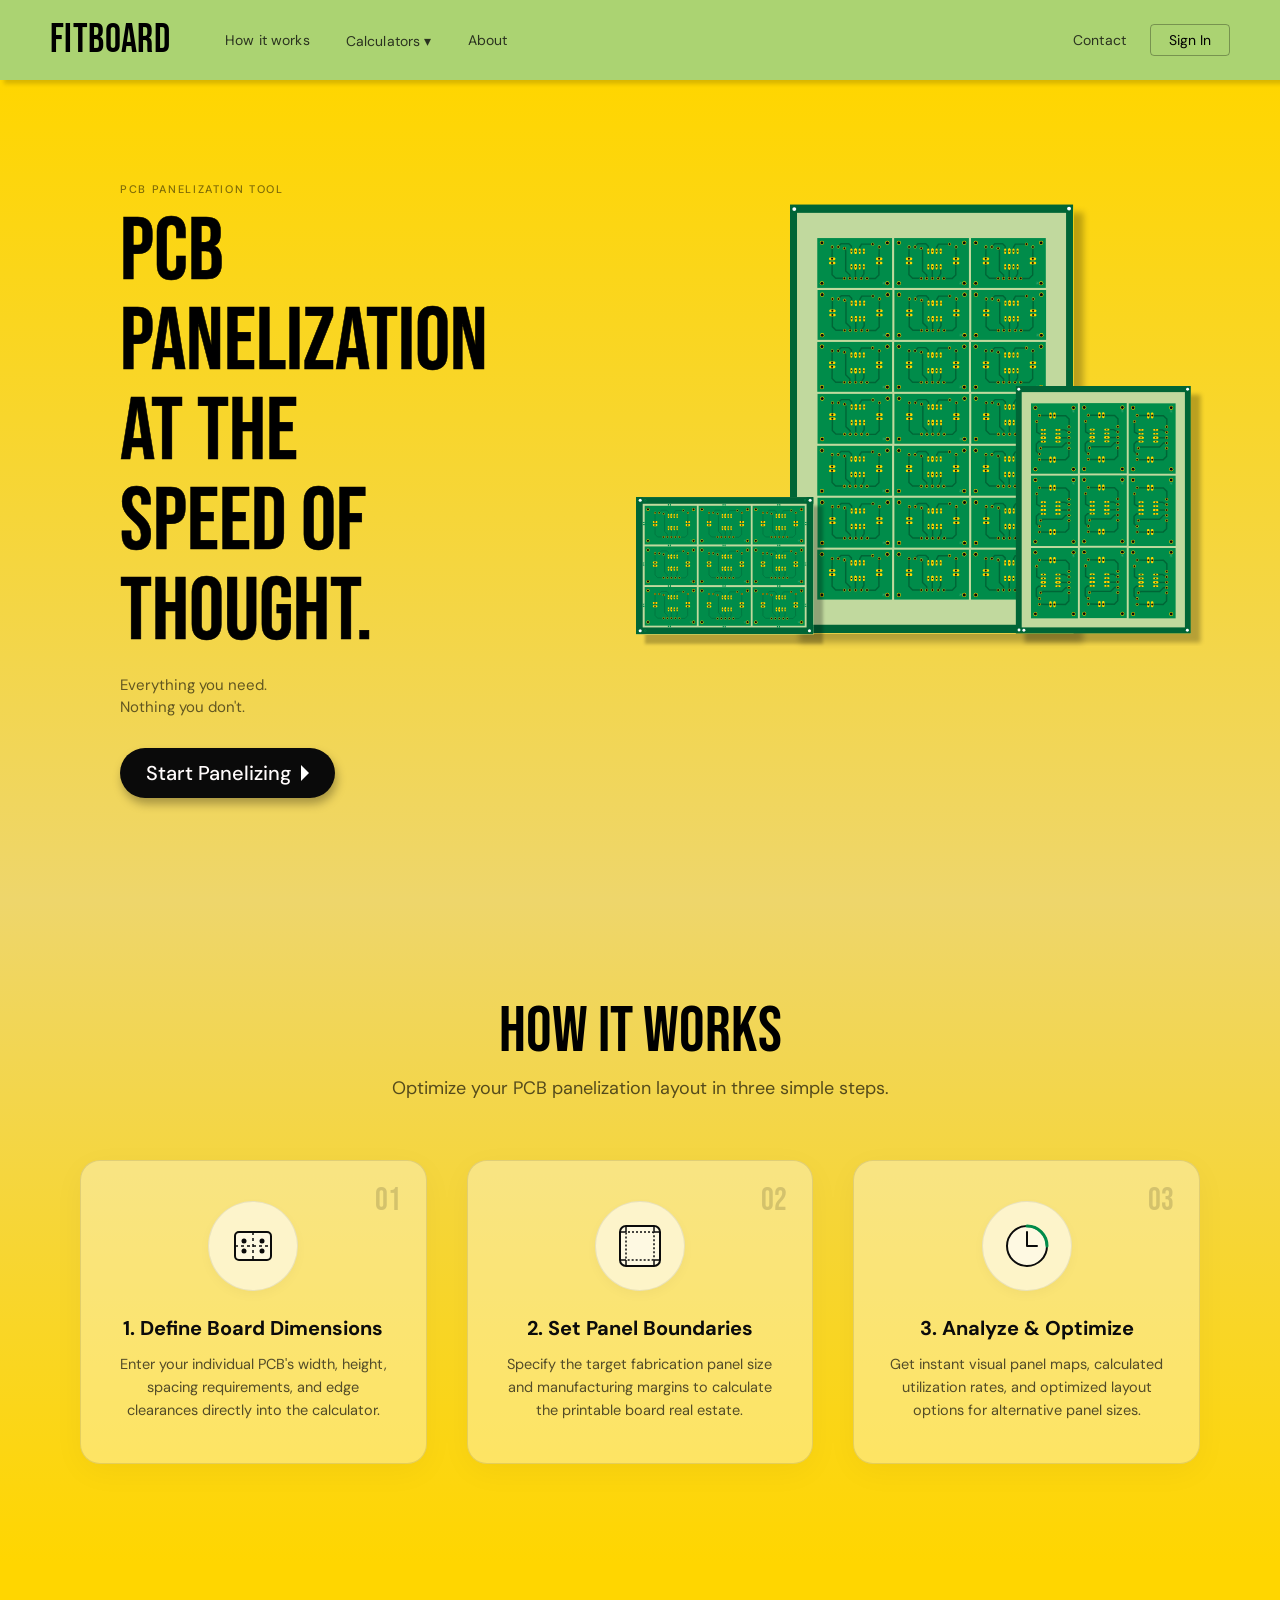
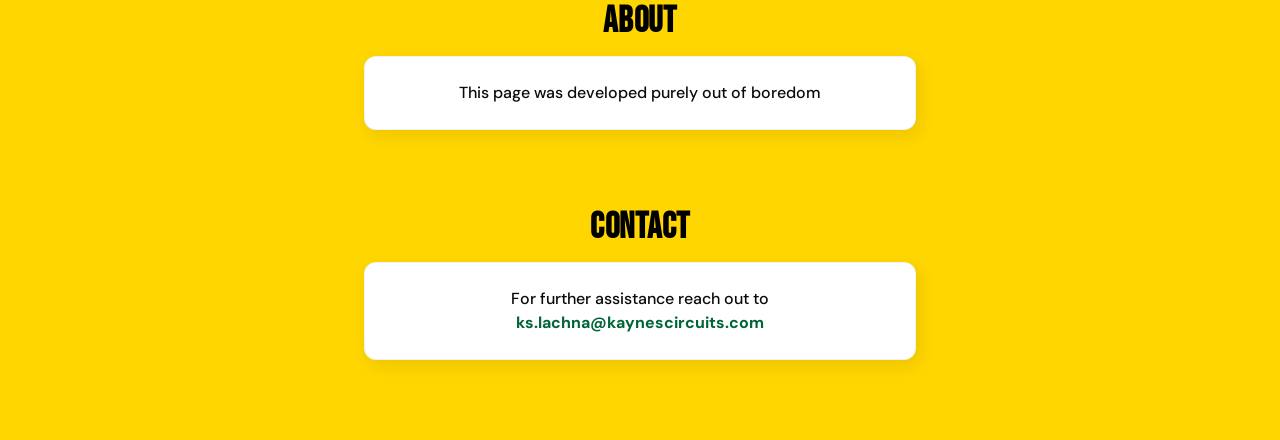
==== index.html @ 34267bca "first commit" ====
<!DOCTYPE html>
<html lang="en">
<head>
  <meta charset="UTF-8">
  <meta name="viewport" content="width=device-width, initial-scale=1.0">
  <title>FITBOARD — PCB Panelization Tool</title>
  <meta name="description" content="FITBOARD is a state-of-the-art PCB panelization tool. Calculate, optimize, and visualize your PCB panels in real time.">

  <!-- Google Fonts -->
  <link rel="preconnect" href="https://fonts.googleapis.com">
  <link rel="preconnect" href="https://fonts.gstatic.com" crossorigin>
  <link href="https://fonts.googleapis.com/css2?family=Bebas+Neue&family=DM+Sans:wght@400;500&display=swap" rel="stylesheet">

  <!-- Stylesheet -->
  <link rel="stylesheet" href="css/index.css">
</head>
<body>

  <!-- ═══ NAVBAR ═══ -->
  <nav class="navbar" id="navbar" role="navigation" aria-label="Main navigation">

    <!-- Logo -->
    <a href="index.html" class="nav-logo" id="nav-logo">FITBOARD</a>

    <!-- Left Nav Links -->
    <div class="nav-links">
      <a href="#how-it-works" class="nav-link" id="link-how-it-works">How it works</a>

      <div class="dropdown" id="dropdown-calculators">
        <a href="#calculators" class="nav-link dropdown-trigger"
           id="link-calculators">
          <span class="dropdown-text">Calculators</span> <span class="dropdown-caret">▾</span>
        </a>
        <div class="dropdown-menu" id="dropdown-menu">
          <div class="dropdown-highlight" id="dropdown-highlight"></div>
          <a href="basic.html#basic"       class="dropdown-item">
            <img src="Assets/basic-icon.svg" class="dropdown-icon" alt="" style="view-transition-name: basic-icon;">
            <span style="view-transition-name: basic-title;">Basic</span>
          </a>
          <a href="basic.html#array"       class="dropdown-item">
            <img src="Assets/array-icon.svg" class="dropdown-icon" alt="" style="view-transition-name: array-icon;">
            <span style="view-transition-name: array-title;">Array</span>
          </a>
          <a href="basic.html#round-part"  class="dropdown-item">
            <img src="Assets/round-icon.svg" class="dropdown-icon" alt="" style="view-transition-name: round-icon;">
            <span style="view-transition-name: round-title;">Round PCB</span>
          </a>
          <a href="basic.html#panel-shear" class="dropdown-item">
            <img src="Assets/shear-icon.svg" class="dropdown-icon" alt="" style="view-transition-name: shear-icon;">
            <span style="view-transition-name: shear-title;">Panel Shear</span>
          </a>
        </div>
      </div>

      <a href="#about" class="nav-link" id="link-about">About</a>
    </div>

    <!-- Right Side -->
    <div class="nav-right">
      <a href="#contact" class="contact-link" id="link-contact">Contact</a>
      <button class="signin-btn" id="btn-signin" type="button">Sign In</button>
    </div>

  </nav>

  <!-- ═══ HERO SECTION ═══ -->
  <main>
    <section class="hero" id="hero">
      <div class="hero-content">
        <p class="hero-eyebrow" id="hero-eyebrow">PCB PANELIZATION TOOL</p>
        <h1 class="hero-headline" id="hero-headline">
          <span class="headline-line">PCB</span><br>
          <span class="headline-line">PANELIZATION</span><br>
          <span class="headline-line">AT THE</span><br>
          <span class="headline-line">SPEED OF</span><br>
          <span class="headline-line">THOUGHT.</span>
        </h1>
        <p class="hero-subheadline" id="hero-subheadline">Everything you need.<br>Nothing you don't.</p>
        <a href="basic.html" class="hero-cta" id="hero-cta">
          Start Panelizing
          <img src="Assets/Triangle.svg" class="cta-arrow" alt="">
        </a>
      </div>

      <div class="hero-illustration" id="hero-illustration">
        <img src="Assets/Small Panel.svg" class="panel panel-small" alt="Small PCB Panel">
        <img src="Assets/Big Panel.svg"   class="panel panel-big"   alt="Big PCB Panel">
        <img src="Assets/Array.svg"       class="panel panel-array" alt="PCB Array Panel">
      </div>
    </section>

    <!-- ═══ HOW IT WORKS SECTION ═══ -->
    <section class="how-it-works" id="how-it-works">
      <div class="hiw-container">
        <h2 class="hiw-title">How It Works</h2>
        <p class="hiw-subtitle">Optimize your PCB panelization layout in three simple steps.</p>
        
        <div class="hiw-grid">
          <!-- Step 1 -->
          <div class="step-card">
            <span class="step-number">01</span>
            <div class="step-icon-wrap">
              <svg width="48" height="48" viewBox="0 0 48 48" fill="none" xmlns="http://www.w3.org/2000/svg">
                <rect x="6" y="10" width="36" height="28" rx="4" fill="rgba(255, 255, 255, 0.45)" stroke="#0B0B0B" stroke-width="2"/>
                <path d="M6 24H42" stroke="#0B0B0B" stroke-width="1.5" stroke-dasharray="3 3"/>
                <path d="M24 10V38" stroke="#0B0B0B" stroke-width="1.5" stroke-dasharray="3 3"/>
                <circle cx="15" cy="19" r="2.5" fill="#0B0B0B"/>
                <circle cx="33" cy="19" r="2.5" fill="#0B0B0B"/>
                <circle cx="15" cy="29" r="2.5" fill="#0B0B0B"/>
                <circle cx="33" cy="29" r="2.5" fill="#0B0B0B"/>
              </svg>
            </div>
            <h3 class="step-heading">1. Define Board Dimensions</h3>
            <p class="step-description">Enter your individual PCB's width, height, spacing requirements, and edge clearances directly into the calculator.</p>
          </div>

          <!-- Step 2 -->
          <div class="step-card">
            <span class="step-number">02</span>
            <div class="step-icon-wrap">
              <svg width="48" height="48" viewBox="0 0 48 48" fill="none" xmlns="http://www.w3.org/2000/svg">
                <rect x="4" y="4" width="40" height="40" rx="6" fill="rgba(255, 255, 255, 0.45)" stroke="#0B0B0B" stroke-width="2"/>
                <rect x="10" y="10" width="28" height="28" rx="2" fill="none" stroke="#0B0B0B" stroke-width="1.5" stroke-dasharray="2 2"/>
                <path d="M4 10H10 M38 10H44 M4 38H10 M38 38H44" stroke="#0B0B0B" stroke-width="1.5"/>
                <path d="M10 4V10 M10 38V44 M38 4V10 M38 38V44" stroke="#0B0B0B" stroke-width="1.5"/>
              </svg>
            </div>
            <h3 class="step-heading">2. Set Panel Boundaries</h3>
            <p class="step-description">Specify the target fabrication panel size and manufacturing margins to calculate the printable board real estate.</p>
          </div>

          <!-- Step 3 -->
          <div class="step-card">
            <span class="step-number">03</span>
            <div class="step-icon-wrap">
              <svg width="48" height="48" viewBox="0 0 48 48" fill="none" xmlns="http://www.w3.org/2000/svg">
                <circle cx="24" cy="24" r="20" fill="rgba(255, 255, 255, 0.45)" stroke="#0B0B0B" stroke-width="2"/>
                <path d="M24 10V24L34 24" stroke="#0B0B0B" stroke-width="2" stroke-linecap="round" stroke-linejoin="round"/>
                <path d="M24 4C35.0457 4 44 12.9543 44 24" stroke="#008C4A" stroke-width="3" stroke-linecap="round"/>
              </svg>
            </div>
            <h3 class="step-heading">3. Analyze & Optimize</h3>
            <p class="step-description">Get instant visual panel maps, calculated utilization rates, and optimized layout options for alternative panel sizes.</p>
          </div>
        </div>
      </div>
    </section>

    <!-- ═══ ABOUT SECTION ═══ -->
    <section class="info-section" id="about">
      <div class="info-container">
        <h3 class="info-title">About</h3>
        <div class="info-card">
          <p>This page was developed purely out of boredom</p>
        </div>
      </div>
    </section>

    <!-- ═══ CONTACT SECTION ═══ -->
    <section class="info-section" id="contact">
      <div class="info-container">
        <h3 class="info-title">Contact</h3>
        <div class="info-card">
          <p>For further assistance reach out to <a href="mailto:ks.lachna@kaynescircuits.com">ks.lachna@kaynescircuits.com</a></p>
        </div>
      </div>
    </section>
  </main>

  <script>
document.addEventListener('DOMContentLoaded', () => {
  const dropdown = document.getElementById('dropdown-calculators');
  const trigger = document.getElementById('link-calculators');
  const menu = document.getElementById('dropdown-menu');
  const highlight = document.getElementById('dropdown-highlight');
  const items = document.querySelectorAll('.dropdown-item');

  // Click to toggle dropdown open state
  trigger.addEventListener('click', (e) => {
    e.preventDefault();
    e.stopPropagation();
    dropdown.classList.toggle('open');
  });

  // Close dropdown when clicking outside
  document.addEventListener('click', (e) => {
    if (!dropdown.contains(e.target)) {
      dropdown.classList.remove('open');
    }
  });

  // Sliding menu item highlight logic
  items.forEach((item, index) => {
    item.addEventListener('mouseenter', () => {
      highlight.style.top = `${item.offsetTop}px`;
      highlight.style.height = `${item.offsetHeight}px`;
      highlight.style.opacity = '1';

      if (index === 0) {
        highlight.style.borderTopLeftRadius = '8px';
        highlight.style.borderTopRightRadius = '8px';
        highlight.style.borderBottomLeftRadius = '0';
        highlight.style.borderBottomRightRadius = '0';
      } else if (index === items.length - 1) {
        highlight.style.borderTopLeftRadius = '0';
        highlight.style.borderTopRightRadius = '0';
        highlight.style.borderBottomLeftRadius = '8px';
        highlight.style.borderBottomRightRadius = '8px';
      } else {
        highlight.style.borderRadius = '0';
      }
    });
  });

  menu.addEventListener('mouseleave', () => {
    highlight.style.opacity = '0';
  });

  // Smoothly fade in page on load immediately
  document.body.classList.add('fade-in');

  // Smooth fade-out transition on page navigation
  const navigateLinks = document.querySelectorAll('.hero-cta, .nav-logo');
  navigateLinks.forEach(link => {
    link.addEventListener('click', (e) => {
      // If it's a relative/hash link on the same page, don't intercept
      const href = link.getAttribute('href');
      if (href && !href.startsWith('#') && href !== 'index.html') {
        e.preventDefault();
        document.body.classList.remove('fade-in');
        setTimeout(() => {
          window.location.href = href;
        }, 200);
      }
    });
  });

  // View Transitions API for dropdown items
  const dropdownItems = document.querySelectorAll('.dropdown-item');
  dropdownItems.forEach(item => {
    item.addEventListener('click', (e) => {
      e.preventDefault();
      const target = item.href;
      if (!document.startViewTransition) {
        window.location.href = target;
        return;
      }
      document.startViewTransition(() => {
        window.location.href = target;
      });
    });
  });

  // Redirect to 404 page on Sign In click with a smooth fade-out
  const btnSignIn = document.getElementById('btn-signin');
  if (btnSignIn) {
    btnSignIn.addEventListener('click', () => {
      document.body.classList.remove('fade-in');
      setTimeout(() => {
        window.location.href = '404.html';
      }, 200);
    });
  }
});

  </script>

</body>
</html>
---- css/index.css ----
/* ===========================
   FITBOARD — Navbar Styles
   =========================== */

/* CSS Variables */
:root {
  --nav-green: #ABD372;
  --black: #0B0B0B;
  --text-black: #000000;
}

/* Reset */
*, *::before, *::after {
  box-sizing: border-box;
  margin: 0;
  padding: 0;
}

html {
  scroll-behavior: smooth;
}

body {
  font-family: 'DM Sans', sans-serif;
  color: var(--black);
  background-color: #EED66B;
  min-height: 100vh;
  opacity: 0;
  transition: opacity 0.2s ease-in-out;
}

body.fade-in {
  opacity: 1;
}

/* ─── Navbar Container ─── */
.navbar {
  width: 100%;
  height: 80px;
  background-color: var(--nav-green);
  position: fixed;
  top: 0;
  left: 0;
  display: flex;
  align-items: center;
  z-index: 1000;
  box-shadow: 4px 4px 4px rgba(0, 0, 0, 0.15);
}

/* ─── Logo ─── */
.nav-logo {
  position: absolute;
  left: 50px;
  font-family: 'Bebas Neue', sans-serif;
  font-size: 40px;
  font-weight: 400;
  letter-spacing: 0.01em;
  color: var(--text-black);
  text-decoration: none;
  line-height: 1;
  user-select: none;
  transition: opacity 0.2s ease;
}

.nav-logo:hover {
  opacity: 0.85;
}

/* ─── Left Nav Links ─── */
.nav-links {
  position: absolute;
  left: 225px;
  display: flex;
  align-items: center;
  gap: 36px;
}

.nav-link {
  font-family: 'DM Sans', sans-serif;
  font-size: 14px;
  font-weight: 400;
  letter-spacing: 0.01em;
  color: var(--black);
  opacity: 0.8;
  text-decoration: none;
  background: none;
  border: none;
  cursor: pointer;
  padding: 0;
  position: relative;
  transition: opacity 0.2s ease;
}

.nav-link::after {
  content: '';
  position: absolute;
  bottom: -4px;
  left: 0;
  width: 0;
  height: 1.5px;
  background-color: var(--black);
  transition: width 0.25s ease;
}

.nav-link:hover {
  opacity: 1;
}

.nav-link:hover::after {
  width: 100%;
}

/* ─── Dropdown (Calculators) ─── */
.dropdown {
  position: relative;
}

.dropdown .nav-link::after {
  /* underline animation enabled for dropdown trigger */
}

.dropdown-menu {
  display: block;
  visibility: hidden;
  opacity: 0;
  position: absolute;
  top: calc(100% + 12px);
  left: 0;
  background: #FFFFFF;
  border-radius: 8px;
  box-shadow: 0px 8px 24px rgba(0, 0, 0, 0.12);
  padding: 0px;
  min-width: 160px;
  z-index: 999;
  transform: translateY(15px) scale(0.95);
  transform-origin: top left;
  transition: opacity 0.35s cubic-bezier(0.34, 1.56, 0.64, 1),
              transform 0.35s cubic-bezier(0.34, 1.56, 0.64, 1),
              visibility 0.35s;
}

.dropdown-menu::before {
  content: '';
  position: absolute;
  top: -20px;
  left: 0;
  right: 0;
  height: 25px;
}

.dropdown-highlight {
  position: absolute;
  left: 0;
  width: 100%;
  height: 0;
  background-color: #FFD700;
  z-index: 0;
  pointer-events: none;
  opacity: 0;
  transition: top 0.28s cubic-bezier(0.5, 1.3, 0.5, 1), 
              height 0.28s cubic-bezier(0.5, 1.3, 0.5, 1), 
              opacity 0.2s ease,
              border-radius 0.28s ease;
}

.dropdown-item {
  display: flex;
  align-items: center;
  gap: 12px;
  padding: 10px 20px;
  font-family: 'DM Sans', sans-serif;
  font-size: 14px;
  font-weight: 400;
  color: #0B0B0B;
  text-decoration: none;
  position: relative;
  z-index: 1;
  transition: color 0.2s ease;
  contain: layout;
}

.dropdown-icon {
  width: 16px;
  height: 16px;
  display: inline-block;
  flex-shrink: 0;
}

.dropdown-item:hover {
  color: #000000;
}

.dropdown.open .dropdown-menu {
  visibility: visible;
  opacity: 1;
  transform: translateY(0) scale(1);
}

.dropdown-caret {
  display: inline-block;
  transition: transform 0.25s ease;
  transform-origin: center;
}

.dropdown.open .dropdown-caret {
  transform: rotate(180deg);
}

.dropdown-text {
  position: relative;
}

.dropdown-text::after {
  content: '';
  position: absolute;
  bottom: -4px;
  left: 0;
  width: 0;
  height: 1.5px;
  background-color: var(--black);
  transition: width 0.25s ease;
}

.dropdown:hover .dropdown-text::after,
.dropdown.open .dropdown-text::after {
  width: 100%;
}

/* ─── Right Side ─── */
.nav-right {
  position: absolute;
  right: 50px;
  display: flex;
  align-items: center;
  gap: 24px;
}

.contact-link {
  font-family: 'DM Sans', sans-serif;
  font-size: 14px;
  font-weight: 400;
  letter-spacing: 0.01em;
  color: var(--black);
  opacity: 0.8;
  text-decoration: none;
  transition: opacity 0.2s ease;
}

.contact-link:hover {
  opacity: 1;
}

.signin-btn {
  width: 80px;
  height: 32px;
  border: 1px solid rgba(0, 0, 0, 0.3);
  border-radius: 4px;
  background: transparent;
  font-family: 'DM Sans', sans-serif;
  font-size: 14px;
  font-weight: 400;
  color: var(--text-black);
  cursor: pointer;
  display: flex;
  align-items: center;
  justify-content: center;
  transition: background-color 0.2s ease, border-color 0.2s ease;
}

.signin-btn:hover {
  background-color: rgba(0, 0, 0, 0.06);
  border-color: rgba(0, 0, 0, 0.5);
}

/* ═══════════════════════════════
   HERO SECTION
   ═══════════════════════════════ */

/* ─── Hero Container ─── */
.hero {
  width: 100%;
  height: calc(100vh - 80px);
  margin-top: 80px;
  background: linear-gradient(180deg, #FFD600 0%, #EED66B 100%);
  position: relative;
  display: flex;
  flex-direction: row;
  align-items: center;
  justify-content: space-between;
}

/* ─── Hero Content Block ─── */
.hero-content {
  display: flex;
  flex-direction: column;
  padding-left: 120px;
}

/* ─── Eyebrow Label ─── */
.hero-eyebrow {
  font-family: 'DM Sans', sans-serif;
  font-size: 11px;
  font-weight: 500;
  letter-spacing: 0.15em;
  color: rgba(0, 0, 0, 0.5);
  text-transform: uppercase;
}

/* ─── Headline ─── */
.hero-headline {
  font-family: 'Bebas Neue', sans-serif;
  font-style: normal;
  font-weight: 400;
  font-size: 88px;
  line-height: 90px;
  color: #000000;
  -webkit-text-stroke: 0.5px #000000;
  margin-top: 12px;
}

/* ─── Subheadline ─── */
.hero-subheadline {
  font-family: 'DM Sans', sans-serif;
  font-size: 15px;
  font-weight: 400;
  line-height: 22px;
  color: rgba(0, 0, 0, 0.6);
  margin-top: 16px;
}

/* ─── CTA Button ─── */
.hero-cta {
  display: inline-flex;
  align-items: center;
  justify-content: center;
  width: 215px;
  height: 50px;
  background-color: #0A0A0A;
  color: #FFFBFB;
  font-family: 'DM Sans', sans-serif;
  font-size: 20px;
  font-weight: 500;
  text-decoration: none;
  border-radius: 100px;
  border: none;
  cursor: pointer;
  filter: drop-shadow(2px 6px 5px rgba(0, 0, 0, 0.3));
  margin-top: 30px;
  transition: opacity 0.2s ease, transform 0.2s ease, filter 0.2s ease;
  gap: 10px;
}

.hero-cta:hover {
  opacity: 0.9;
  transform: translateY(-2px);
  filter: drop-shadow(4px 10px 12px rgba(0, 0, 0, 0.35));
}

.hero-cta:active {
  transform: translateY(0);
}

.cta-arrow {
  width: 8px;
  height: 16px;
  display: inline-block;
  transition: transform 0.2s ease;
}

.hero-cta:hover .cta-arrow {
  transform: translateX(3px);
}

/* ─── Hero Illustration ─── */
.hero-illustration {
  position: relative;
  width: 560px;
  height: 600px;
  flex-shrink: 0;
  margin-right: 60px;
}

.panel {
  position: absolute;
  display: block;
}

/* Big Panel — center, middle layer */
.panel-big {
  width: 300px;
  height: 455px;
  top: 9px;
  left: 130px;
  z-index: 2;
}

/* Small Panel — right side, behind Big Panel */
.panel-small {
  width: 190px;
  height: 260px;
  top: 196px;
  left: 355px;
  z-index: 3;
}

/* Array — bottom left, front layer */
.panel-array {
  width: 190px;
  height: 150px;
  top: 307px;
  left: -24px;
  z-index: 4;
}

/* ─── Responsive Tweaks ─── */
@media (max-width: 768px) {
  .nav-links {
    display: none;
  }

  .nav-right {
    right: 20px;
  }

  .nav-logo {
    left: 20px;
  }

  .hero-content {
    padding-left: 24px;
    padding-right: 24px;
  }

  .hero-headline {
    font-size: 52px;
    line-height: 54px;
    max-width: 100%;
  }
}

/* ===========================
   Page Load Entrance Animations
   =========================== */

/* Static Initial States */
.nav-logo,
.nav-links,
.nav-right,
.hero-eyebrow,
.headline-line,
.hero-subheadline,
.hero-cta,
.panel-small,
.panel-big,
.panel-array {
  opacity: 0;
}

.nav-logo,
.nav-links,
.nav-right,
.hero-eyebrow,
.headline-line,
.hero-subheadline,
.hero-cta {
  transform: translateY(20px);
  animation-name: fadeUp;
  animation-duration: 0.6s;
  animation-timing-function: ease-out;
  animation-fill-mode: both;
}

.headline-line {
  display: inline-block;
}

.panel-small {
  transform: translateX(40px);
  animation-name: fadeRight40;
  animation-duration: 0.6s;
  animation-timing-function: ease-out;
  animation-fill-mode: both;
  animation-delay: 0.7s;
}

.panel-big {
  transform: translateX(60px);
  animation-name: fadeRight60;
  animation-duration: 0.6s;
  animation-timing-function: ease-out;
  animation-fill-mode: both;
  animation-delay: 0.85s;
}

.panel-array {
  transform: translateX(80px);
  animation-name: fadeRight80;
  animation-duration: 0.6s;
  animation-timing-function: ease-out;
  animation-fill-mode: both;
  animation-delay: 1.0s;
}

/* Stagger Delays */
.nav-logo,
.nav-links,
.nav-right {
  animation-delay: 0.1s;
}

.hero-eyebrow {
  animation-delay: 0.2s;
}

.headline-line:nth-of-type(1) {
  animation-delay: 0.3s;
}
.headline-line:nth-of-type(2) {
  animation-delay: 0.4s;
}
.headline-line:nth-of-type(3) {
  animation-delay: 0.5s;
}
.headline-line:nth-of-type(4) {
  animation-delay: 0.6s;
}
.headline-line:nth-of-type(5) {
  animation-delay: 0.7s;
}

.hero-subheadline {
  animation-delay: 0.8s;
}

.hero-cta {
  animation-delay: 0.95s;
}

/* Animation Keyframes */
@keyframes fadeUp {
  from {
    opacity: 0;
    transform: translateY(20px);
  }
  to {
    opacity: 1;
    transform: translateY(0);
  }
}

@keyframes fadeRight40 {
  from {
    opacity: 0;
    transform: translateX(40px);
  }
  to {
    opacity: 1;
    transform: translateX(0);
  }
}

@keyframes fadeRight60 {
  from {
    opacity: 0;
    transform: translateX(60px);
  }
  to {
    opacity: 1;
    transform: translateX(0);
  }
}

@keyframes fadeRight80 {
  from {
    opacity: 0;
    transform: translateX(80px);
  }
  to {
    opacity: 1;
    transform: translateX(0);
  }
}

/* ═══════════════════════════════
   HOW IT WORKS SECTION
   ═══════════════════════════════ */

.how-it-works {
  background: linear-gradient(180deg, #EED66B 0%, #FFD600 100%);
  padding: 100px 0;
  position: relative;
  width: 100%;
}

.hiw-container {
  width: 100%;
  max-width: 1200px;
  margin: 0 auto;
  padding: 0 40px;
}

.hiw-title {
  font-family: 'Bebas Neue', sans-serif;
  font-size: 64px;
  font-weight: 400;
  color: #000000;
  text-align: center;
  line-height: 1;
}

.hiw-subtitle {
  font-family: 'DM Sans', sans-serif;
  font-size: 18px;
  font-weight: 400;
  color: rgba(0, 0, 0, 0.65);
  text-align: center;
  margin-top: 12px;
  margin-bottom: 60px;
}

.hiw-grid {
  display: grid;
  grid-template-columns: repeat(auto-fit, minmax(320px, 1fr));
  gap: 40px;
  justify-content: center;
}

/* Glassmorphic step cards */
.step-card {
  position: relative;
  background: rgba(255, 255, 255, 0.35);
  border: 1.5px solid rgba(11, 11, 11, 0.1);
  border-radius: 20px;
  padding: 40px 30px;
  display: flex;
  flex-direction: column;
  align-items: center;
  text-align: center;
  box-shadow: 0 8px 32px rgba(0, 0, 0, 0.04);
  transition: transform 0.3s ease, background-color 0.3s ease, border-color 0.3s ease, box-shadow 0.3s ease;
}

.step-card:hover {
  transform: translateY(-5px);
  background: rgba(255, 255, 255, 0.55);
  border-color: rgba(11, 11, 11, 0.2);
  box-shadow: 0 12px 48px rgba(0, 0, 0, 0.08);
}

.step-number {
  position: absolute;
  top: 20px;
  right: 25px;
  font-family: 'Bebas Neue', sans-serif;
  font-size: 32px;
  color: rgba(0, 0, 0, 0.15);
  font-weight: 400;
  user-select: none;
}

.step-icon-wrap {
  width: 90px;
  height: 90px;
  background: rgba(255, 255, 255, 0.6);
  border-radius: 50%;
  display: flex;
  align-items: center;
  justify-content: center;
  border: 1px solid rgba(11, 11, 11, 0.08);
  margin-bottom: 24px;
  box-shadow: 0 4px 12px rgba(0, 0, 0, 0.03);
  transition: transform 0.3s ease, background-color 0.3s ease;
}

.step-card:hover .step-icon-wrap {
  transform: scale(1.08);
  background: #FFFFFF;
}

.step-heading {
  font-family: 'DM Sans', sans-serif;
  font-size: 20px;
  font-weight: 700;
  color: #0B0B0B;
  margin-bottom: 12px;
}

.step-description {
  font-family: 'DM Sans', sans-serif;
  font-size: 14.5px;
  line-height: 1.6;
  color: rgba(11, 11, 11, 0.7);
  margin: 0;
}

@media (max-width: 768px) {
  .how-it-works {
    padding: 60px 0;
  }
  
  .hiw-container {
    padding: 0 24px;
  }
  
  .hiw-title {
    font-size: 44px;
  }
  
  .hiw-subtitle {
    font-size: 15px;
    margin-bottom: 40px;
  }
  
  .hiw-grid {
    gap: 24px;
    grid-template-columns: 1fr;
  }
  
  .step-card {
    padding: 30px 20px;
  }
}

/* ═══ ABOUT & CONTACT SECTIONS ═══ */
.info-section {
  background-color: #FFD600; /* gold background */
  padding: 40px 0;
  display: flex;
  justify-content: center;
  align-items: center;
  width: 100%;
}

/* Add bottom padding to contact so it feels like a nice footer block */
#contact {
  padding-bottom: 80px;
}

.info-container {
  width: 100%;
  max-width: 600px;
  padding: 0 24px;
  display: flex;
  flex-direction: column;
  align-items: center;
  gap: 16px;
}

.info-title {
  font-family: 'Bebas Neue', sans-serif;
  font-size: 36px;
  color: #000000;
  letter-spacing: 0.02em;
  margin: 0;
  line-height: 1;
}

.info-card {
  background: #FFFFFF;
  border-radius: 12px;
  padding: 24px 32px;
  width: 100%;
  text-align: center;
  box-shadow: 4px 6px 16px rgba(0, 0, 0, 0.08);
  border: 1px solid rgba(0, 0, 0, 0.05);
  transition: transform 0.2s ease;
}

.info-card:hover {
  transform: translateY(-2px);
}

.info-card p {
  font-family: 'DM Sans', sans-serif;
  font-size: 16px;
  font-weight: 500;
  color: #0B0B0B;
  line-height: 1.5;
  margin: 0;
}

.info-card a {
  color: #006536; /* Kaynes green accent */
  text-decoration: none;
  font-weight: 700;
  transition: opacity 0.2s ease;
}

.info-card a:hover {
  opacity: 0.8;
  text-decoration: underline;
}

@media (max-width: 768px) {
  .info-section {
    padding: 30px 0;
  }
  #contact {
    padding-bottom: 60px;
  }
  .info-title {
    font-size: 28px;
  }
  .info-card {
    padding: 20px 24px;
  }
  .info-card p {
    font-size: 14.5px;
  }
}

/* ═══ VIEW TRANSITIONS API ═══ */
@view-transition {
  navigation: auto;
}

/* Allow the shared elements to animate independently */
::view-transition-old(basic-icon),
::view-transition-new(basic-icon),
::view-transition-old(array-icon),
::view-transition-new(array-icon),
::view-transition-old(round-icon),
::view-transition-new(round-icon),
::view-transition-old(shear-icon),
::view-transition-new(shear-icon) {
  animation-duration: 0.4s;
  animation-timing-function: cubic-bezier(0.4, 0, 0.2, 1);
}

::view-transition-old(basic-title),
::view-transition-new(basic-title),
::view-transition-old(array-title),
::view-transition-new(array-title),
::view-transition-old(round-title),
::view-transition-new(round-title),
::view-transition-old(shear-title),
::view-transition-new(shear-title) {
  animation-duration: 0.4s;
  animation-timing-function: cubic-bezier(0.4, 0, 0.2, 1);
}

/* Fade the rest of the page */
::view-transition-old(root),
::view-transition-new(root) {
  animation-duration: 0.3s;
}
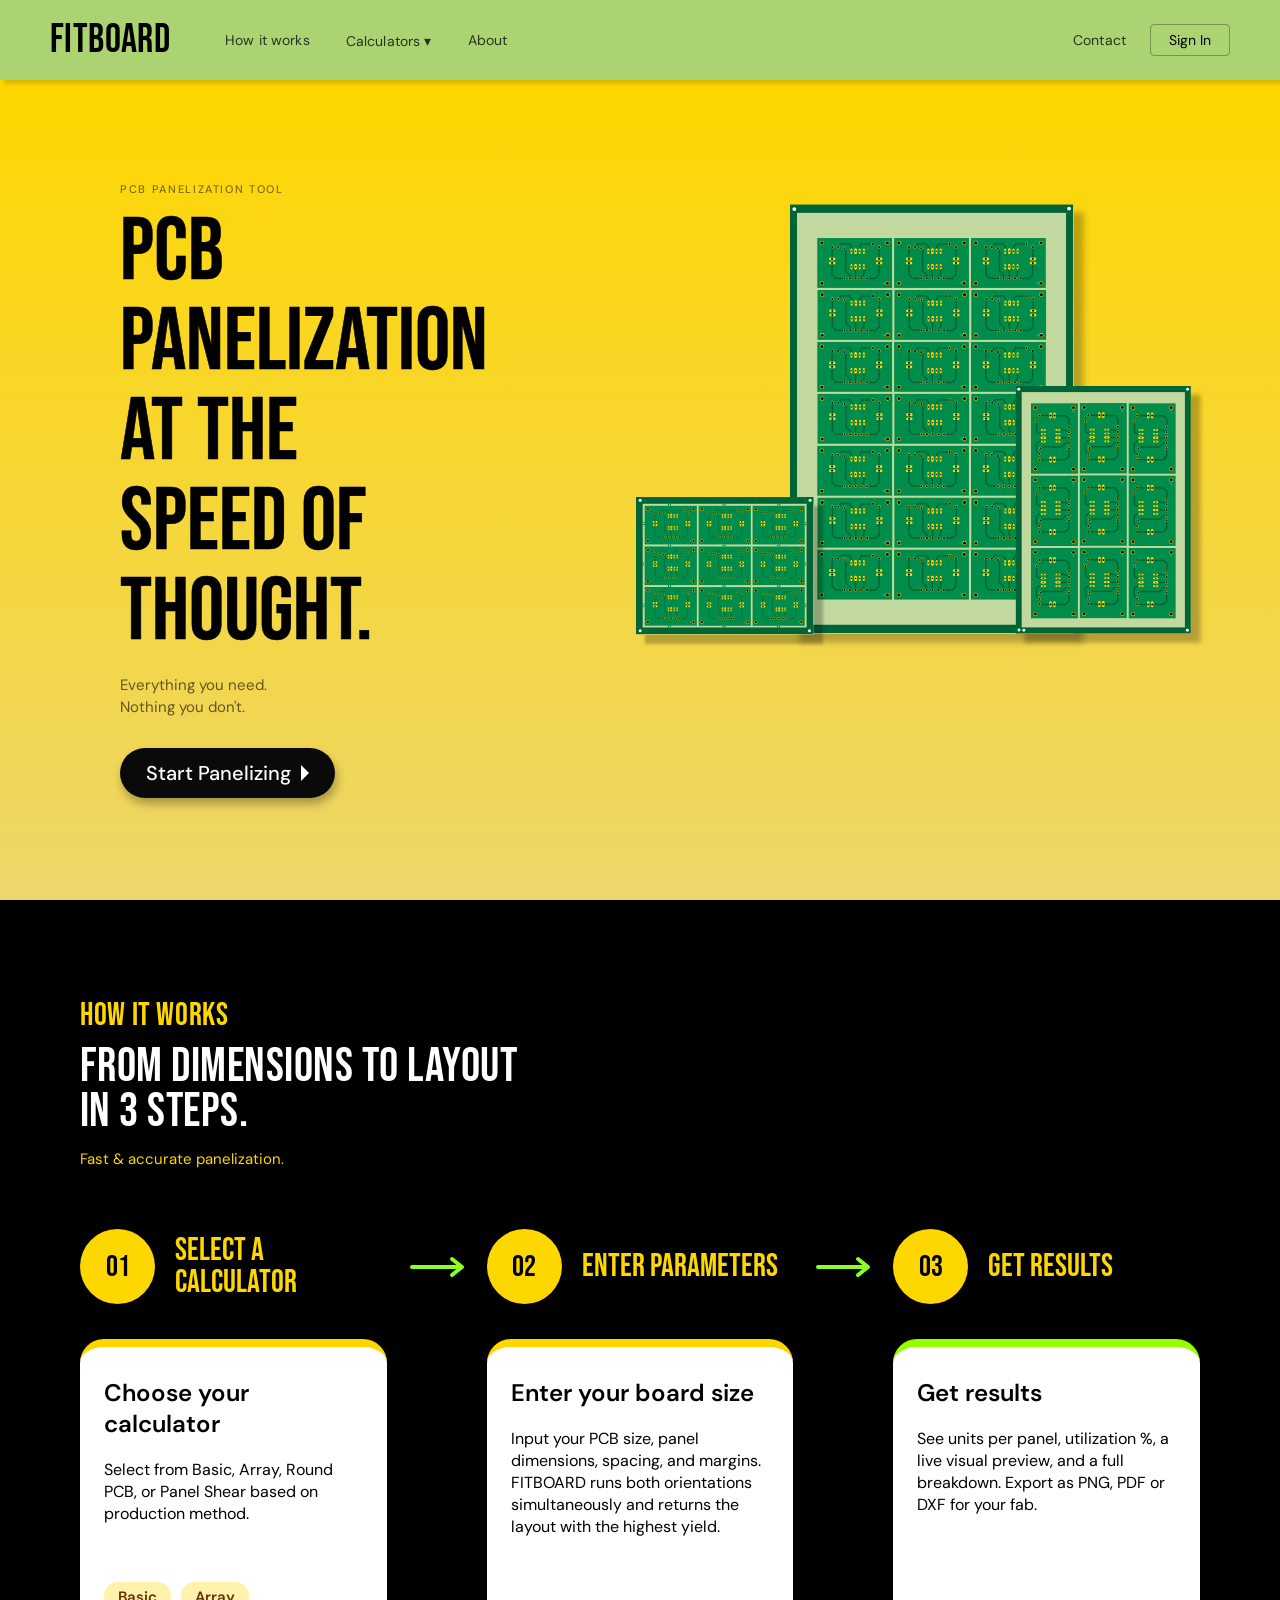
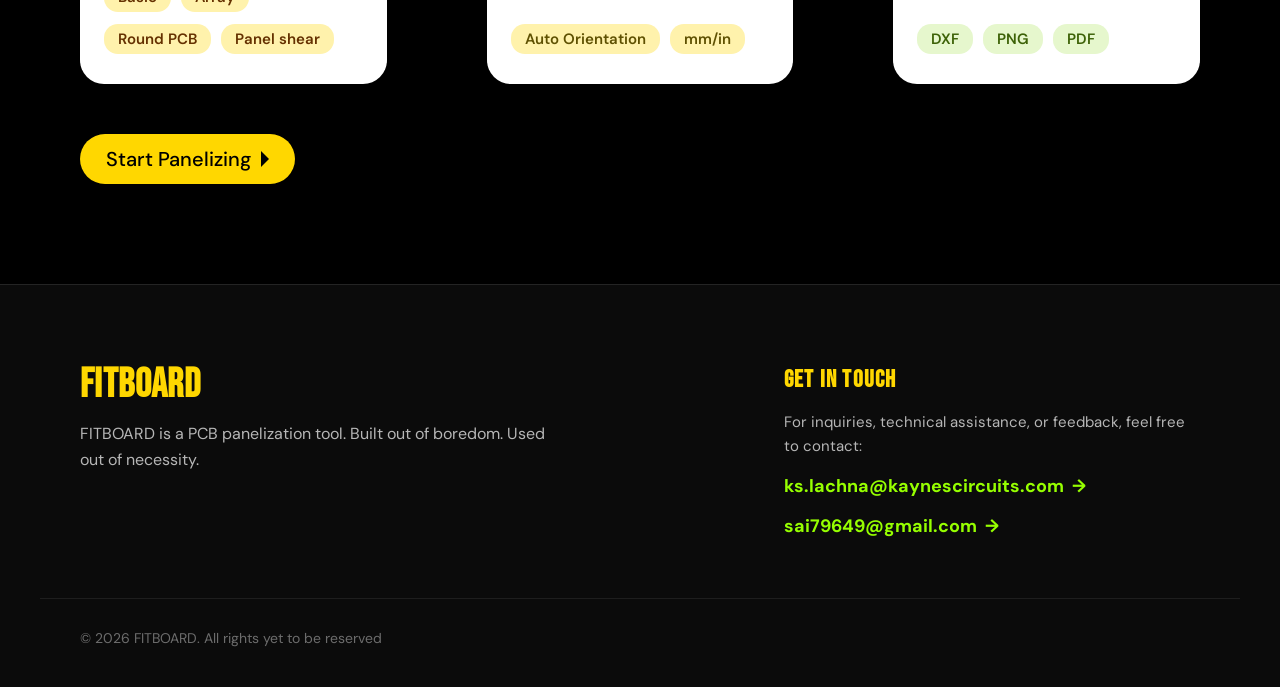
==== commit 9189eeae: "Implement U key unit toggle, Escape key reset, hover tooltips, and other-sizes yield fixes" ====
--- a/index.html
+++ b/index.html
@@ -9,7 +9,7 @@
   <!-- Google Fonts -->
   <link rel="preconnect" href="https://fonts.googleapis.com">
   <link rel="preconnect" href="https://fonts.gstatic.com" crossorigin>
-  <link href="https://fonts.googleapis.com/css2?family=Bebas+Neue&family=DM+Sans:wght@400;500&display=swap" rel="stylesheet">
+  <link href="https://fonts.googleapis.com/css2?family=Bebas+Neue&family=DM+Sans:wght@400;500;700&display=swap" rel="stylesheet">
 
   <!-- Stylesheet -->
   <link rel="stylesheet" href="css/index.css">
@@ -33,19 +33,19 @@
         </a>
         <div class="dropdown-menu" id="dropdown-menu">
           <div class="dropdown-highlight" id="dropdown-highlight"></div>
-          <a href="basic.html#basic"       class="dropdown-item">
+          <a href="basic.html"       class="dropdown-item">
             <img src="Assets/basic-icon.svg" class="dropdown-icon" alt="" style="view-transition-name: basic-icon;">
             <span style="view-transition-name: basic-title;">Basic</span>
           </a>
-          <a href="basic.html#array"       class="dropdown-item">
+          <a href="array.html"       class="dropdown-item">
             <img src="Assets/array-icon.svg" class="dropdown-icon" alt="" style="view-transition-name: array-icon;">
             <span style="view-transition-name: array-title;">Array</span>
           </a>
-          <a href="basic.html#round-part"  class="dropdown-item">
+          <a href="round-part.html"  class="dropdown-item">
             <img src="Assets/round-icon.svg" class="dropdown-icon" alt="" style="view-transition-name: round-icon;">
             <span style="view-transition-name: round-title;">Round PCB</span>
           </a>
-          <a href="basic.html#panel-shear" class="dropdown-item">
+          <a href="panel-shear.html" class="dropdown-item">
             <img src="Assets/shear-icon.svg" class="dropdown-icon" alt="" style="view-transition-name: shear-icon;">
             <span style="view-transition-name: shear-title;">Panel Shear</span>
           </a>
@@ -92,79 +92,126 @@
     <!-- ═══ HOW IT WORKS SECTION ═══ -->
     <section class="how-it-works" id="how-it-works">
       <div class="hiw-container">
-        <h2 class="hiw-title">How It Works</h2>
-        <p class="hiw-subtitle">Optimize your PCB panelization layout in three simple steps.</p>
+        <header class="hiw-header">
+          <p class="hiw-eyebrow">HOW IT WORKS</p>
+          <h2 class="hiw-headline">FROM DIMENSIONS TO LAYOUT<br>IN 3 STEPS.</h2>
+          <p class="hiw-subheading">Fast & accurate panelization.</p>
+        </header>
+
+        <div class="hiw-steps-row">
+          <!-- Step 1 -->
+          <div class="hiw-step-col">
+            <div class="hiw-step-header">
+              <span class="hiw-step-badge">01</span>
+              <span class="hiw-step-label">SELECT A CALCULATOR</span>
+            </div>
+            <div class="hiw-card-wrapper">
+              <div class="hiw-card card-yellow-cap">
+                <h3 class="hiw-card-title">Choose your calculator</h3>
+                <p class="hiw-card-desc">Select from Basic, Array, Round PCB, or Panel Shear based on production method.</p>
+                <div class="hiw-card-pills">
+                  <a href="basic.html" class="hiw-pill pill-yellow">Basic</a>
+                  <a href="array.html" class="hiw-pill pill-yellow">Array</a>
+                  <a href="round-part.html" class="hiw-pill pill-yellow">Round PCB</a>
+                  <a href="panel-shear.html" class="hiw-pill pill-yellow">Panel shear</a>
+                </div>
+              </div>
+              <a href="basic.html" class="hiw-cta-btn">
+                Start Panelizing
+                <img src="Assets/Triangle.svg" class="hiw-cta-arrow" alt="">
+              </a>
+            </div>
+          </div>
+
+          <!-- Step 1 -> 2 Arrow -->
+          <div class="hiw-step-arrow">
+            <svg width="60" height="24" viewBox="0 0 60 24" fill="none" xmlns="http://www.w3.org/2000/svg">
+              <path d="M5 12H55M55 12L45 4M55 12L45 20" stroke="#8EFF25" stroke-width="4" stroke-linecap="round" stroke-linejoin="round"/>
+            </svg>
+          </div>
+
+          <!-- Step 2 -->
+          <div class="hiw-step-col">
+            <div class="hiw-step-header">
+              <span class="hiw-step-badge">02</span>
+              <span class="hiw-step-label">ENTER PARAMETERS</span>
+            </div>
+            <div class="hiw-card-wrapper">
+              <div class="hiw-card card-yellow-cap">
+                <h3 class="hiw-card-title">Enter your board size</h3>
+                <p class="hiw-card-desc">Input your PCB size, panel dimensions, spacing, and margins. FITBOARD runs both orientations simultaneously and returns the layout with the highest yield.</p>
+                <div class="hiw-card-pills">
+                  <span class="hiw-pill pill-yellow-static">Auto Orientation</span>
+                  <span class="hiw-pill pill-yellow-static">mm/in</span>
+                </div>
+              </div>
+            </div>
+          </div>
+
+          <!-- Step 2 -> 3 Arrow -->
+          <div class="hiw-step-arrow">
+            <svg width="60" height="24" viewBox="0 0 60 24" fill="none" xmlns="http://www.w3.org/2000/svg">
+              <path d="M5 12H55M55 12L45 4M55 12L45 20" stroke="#8EFF25" stroke-width="4" stroke-linecap="round" stroke-linejoin="round"/>
+            </svg>
+          </div>
+
+          <!-- Step 3 -->
+          <div class="hiw-step-col">
+            <div class="hiw-step-header">
+              <span class="hiw-step-badge">03</span>
+              <span class="hiw-step-label">GET RESULTS</span>
+            </div>
+            <div class="hiw-card-wrapper">
+              <div class="hiw-card card-green-cap">
+                <h3 class="hiw-card-title">Get results</h3>
+                <p class="hiw-card-desc">See units per panel, utilization %, a live visual preview, and a full breakdown. Export as PNG, PDF or DXF for your fab.</p>
+                <div class="hiw-card-pills">
+                  <span class="hiw-pill pill-green-static">DXF</span>
+                  <span class="hiw-pill pill-green-static">PNG</span>
+                  <span class="hiw-pill pill-green-static">PDF</span>
+                </div>
+              </div>
+            </div>
+          </div>
+        </div>
+      </div>
+    </section>
+
+    <!-- ═══ FOOTER ═══ -->
+    <footer class="site-footer">
+      <div class="footer-container">
         
-        <div class="hiw-grid">
-          <!-- Step 1 -->
-          <div class="step-card">
-            <span class="step-number">01</span>
-            <div class="step-icon-wrap">
-              <svg width="48" height="48" viewBox="0 0 48 48" fill="none" xmlns="http://www.w3.org/2000/svg">
-                <rect x="6" y="10" width="36" height="28" rx="4" fill="rgba(255, 255, 255, 0.45)" stroke="#0B0B0B" stroke-width="2"/>
-                <path d="M6 24H42" stroke="#0B0B0B" stroke-width="1.5" stroke-dasharray="3 3"/>
-                <path d="M24 10V38" stroke="#0B0B0B" stroke-width="1.5" stroke-dasharray="3 3"/>
-                <circle cx="15" cy="19" r="2.5" fill="#0B0B0B"/>
-                <circle cx="33" cy="19" r="2.5" fill="#0B0B0B"/>
-                <circle cx="15" cy="29" r="2.5" fill="#0B0B0B"/>
-                <circle cx="33" cy="29" r="2.5" fill="#0B0B0B"/>
-              </svg>
-            </div>
-            <h3 class="step-heading">1. Define Board Dimensions</h3>
-            <p class="step-description">Enter your individual PCB's width, height, spacing requirements, and edge clearances directly into the calculator.</p>
-          </div>
-
-          <!-- Step 2 -->
-          <div class="step-card">
-            <span class="step-number">02</span>
-            <div class="step-icon-wrap">
-              <svg width="48" height="48" viewBox="0 0 48 48" fill="none" xmlns="http://www.w3.org/2000/svg">
-                <rect x="4" y="4" width="40" height="40" rx="6" fill="rgba(255, 255, 255, 0.45)" stroke="#0B0B0B" stroke-width="2"/>
-                <rect x="10" y="10" width="28" height="28" rx="2" fill="none" stroke="#0B0B0B" stroke-width="1.5" stroke-dasharray="2 2"/>
-                <path d="M4 10H10 M38 10H44 M4 38H10 M38 38H44" stroke="#0B0B0B" stroke-width="1.5"/>
-                <path d="M10 4V10 M10 38V44 M38 4V10 M38 38V44" stroke="#0B0B0B" stroke-width="1.5"/>
-              </svg>
-            </div>
-            <h3 class="step-heading">2. Set Panel Boundaries</h3>
-            <p class="step-description">Specify the target fabrication panel size and manufacturing margins to calculate the printable board real estate.</p>
-          </div>
-
-          <!-- Step 3 -->
-          <div class="step-card">
-            <span class="step-number">03</span>
-            <div class="step-icon-wrap">
-              <svg width="48" height="48" viewBox="0 0 48 48" fill="none" xmlns="http://www.w3.org/2000/svg">
-                <circle cx="24" cy="24" r="20" fill="rgba(255, 255, 255, 0.45)" stroke="#0B0B0B" stroke-width="2"/>
-                <path d="M24 10V24L34 24" stroke="#0B0B0B" stroke-width="2" stroke-linecap="round" stroke-linejoin="round"/>
-                <path d="M24 4C35.0457 4 44 12.9543 44 24" stroke="#008C4A" stroke-width="3" stroke-linecap="round"/>
-              </svg>
-            </div>
-            <h3 class="step-heading">3. Analyze & Optimize</h3>
-            <p class="step-description">Get instant visual panel maps, calculated utilization rates, and optimized layout options for alternative panel sizes.</p>
-          </div>
+        <!-- Left Side: Brand and About -->
+        <div class="footer-brand-section" id="about">
+          <h2 class="footer-logo">FITBOARD</h2>
+          <p class="footer-about-text">
+            FITBOARD is a PCB panelization tool. Built out of boredom. Used out of necessity.
+          </p>
         </div>
-      </div>
-    </section>
-
-    <!-- ═══ ABOUT SECTION ═══ -->
-    <section class="info-section" id="about">
-      <div class="info-container">
-        <h3 class="info-title">About</h3>
-        <div class="info-card">
-          <p>This page was developed purely out of boredom</p>
+        
+        <!-- Right Side: Contact / Info -->
+        <div class="footer-contact-section" id="contact">
+          <h3 class="footer-heading">GET IN TOUCH</h3>
+          <p class="footer-contact-text">
+            For inquiries, technical assistance, or feedback, feel free to contact:
+          </p>
+          <a href="mailto:ks.lachna@kaynescircuits.com" class="footer-email-link">
+            ks.lachna@kaynescircuits.com
+            <span class="email-arrow">→</span>
+          </a>
+          <a href="mailto:sai79649@gmail.com" class="footer-email-link">
+            sai79649@gmail.com
+            <span class="email-arrow">→</span>
+          </a>
         </div>
-      </div>
-    </section>
-
-    <!-- ═══ CONTACT SECTION ═══ -->
-    <section class="info-section" id="contact">
-      <div class="info-container">
-        <h3 class="info-title">Contact</h3>
-        <div class="info-card">
-          <p>For further assistance reach out to <a href="mailto:ks.lachna@kaynescircuits.com">ks.lachna@kaynescircuits.com</a></p>
-        </div>
-      </div>
-    </section>
+        
+      </div>
+      
+      <!-- Bottom bar: Copyright / Metadata -->
+      <div class="footer-bottom">
+        <p class="footer-copyright">&copy; 2026 FITBOARD. All rights yet to be reserved</p>
+      </div>
+    </footer>
   </main>
 
   <script>
--- a/css/index.css
+++ b/css/index.css
@@ -586,7 +586,7 @@
    ═══════════════════════════════ */
 
 .how-it-works {
-  background: linear-gradient(180deg, #EED66B 0%, #FFD600 100%);
+  background-color: #000000;
   padding: 100px 0;
   position: relative;
   width: 100%;
@@ -599,213 +599,419 @@
   padding: 0 40px;
 }
 
-.hiw-title {
-  font-family: 'Bebas Neue', sans-serif;
-  font-size: 64px;
-  font-weight: 400;
-  color: #000000;
-  text-align: center;
-  line-height: 1;
-}
-
-.hiw-subtitle {
-  font-family: 'DM Sans', sans-serif;
-  font-size: 18px;
-  font-weight: 400;
-  color: rgba(0, 0, 0, 0.65);
-  text-align: center;
-  margin-top: 12px;
+.hiw-header {
+  display: flex;
+  flex-direction: column;
+  align-items: flex-start;
+  text-align: left;
   margin-bottom: 60px;
 }
 
-.hiw-grid {
-  display: grid;
-  grid-template-columns: repeat(auto-fit, minmax(320px, 1fr));
-  gap: 40px;
-  justify-content: center;
-}
-
-/* Glassmorphic step cards */
-.step-card {
-  position: relative;
-  background: rgba(255, 255, 255, 0.35);
-  border: 1.5px solid rgba(11, 11, 11, 0.1);
-  border-radius: 20px;
-  padding: 40px 30px;
-  display: flex;
-  flex-direction: column;
-  align-items: center;
-  text-align: center;
-  box-shadow: 0 8px 32px rgba(0, 0, 0, 0.04);
-  transition: transform 0.3s ease, background-color 0.3s ease, border-color 0.3s ease, box-shadow 0.3s ease;
-}
-
-.step-card:hover {
-  transform: translateY(-5px);
-  background: rgba(255, 255, 255, 0.55);
-  border-color: rgba(11, 11, 11, 0.2);
-  box-shadow: 0 12px 48px rgba(0, 0, 0, 0.08);
-}
-
-.step-number {
-  position: absolute;
-  top: 20px;
-  right: 25px;
+.hiw-eyebrow {
   font-family: 'Bebas Neue', sans-serif;
   font-size: 32px;
-  color: rgba(0, 0, 0, 0.15);
   font-weight: 400;
-  user-select: none;
-}
-
-.step-icon-wrap {
-  width: 90px;
-  height: 90px;
-  background: rgba(255, 255, 255, 0.6);
+  color: #FFD700;
+  line-height: 1;
+  letter-spacing: 0.02em;
+  margin-bottom: 12px;
+}
+
+.hiw-headline {
+  font-family: 'Bebas Neue', sans-serif;
+  font-size: 48px;
+  line-height: 45px;
+  font-weight: 400;
+  color: #FFFFFF;
+  margin-bottom: 15px;
+  letter-spacing: 0.01em;
+}
+
+.hiw-subheading {
+  font-family: 'DM Sans', sans-serif;
+  font-size: 15px;
+  line-height: 20px;
+  color: #FFD700;
+  margin: 0;
+}
+
+.hiw-steps-row {
+  display: flex;
+  align-items: flex-start;
+  justify-content: space-between;
+  gap: 20px;
+}
+
+.hiw-step-col {
+  flex: 1;
+  max-width: 322px;
+  display: flex;
+  flex-direction: column;
+  gap: 35px;
+}
+
+.hiw-step-header {
+  display: flex;
+  align-items: center;
+  gap: 20px;
+}
+
+.hiw-step-badge {
+  width: 75px;
+  height: 75px;
   border-radius: 50%;
+  background-color: #FFD700;
   display: flex;
   align-items: center;
   justify-content: center;
-  border: 1px solid rgba(11, 11, 11, 0.08);
-  margin-bottom: 24px;
-  box-shadow: 0 4px 12px rgba(0, 0, 0, 0.03);
-  transition: transform 0.3s ease, background-color 0.3s ease;
-}
-
-.step-card:hover .step-icon-wrap {
-  transform: scale(1.08);
-  background: #FFFFFF;
-}
-
-.step-heading {
+  font-family: 'Bebas Neue', sans-serif;
+  font-size: 30px;
+  color: #000000;
+  flex-shrink: 0;
+  transition: transform 0.35s cubic-bezier(0.25, 0.8, 0.25, 1), 
+              background-color 0.3s ease, 
+              box-shadow 0.3s ease, 
+              color 0.3s ease;
+}
+
+.hiw-step-label {
+  font-family: 'Bebas Neue', sans-serif;
+  font-size: 32px;
+  line-height: 1;
+  color: #FFD700;
+  transition: color 0.3s ease;
+}
+
+.hiw-step-arrow {
+  display: flex;
+  align-items: center;
+  justify-content: center;
+  height: 75px;
+  flex-shrink: 0;
+}
+
+.hiw-step-arrow svg {
+  transition: transform 0.35s cubic-bezier(0.25, 0.8, 0.25, 1);
+}
+
+.hiw-card-wrapper {
+  display: flex;
+  flex-direction: column;
+}
+
+.hiw-card {
+  background-color: #FFFFFF;
+  border-radius: 24px;
+  padding: 30px 24px;
+  min-height: 345px;
+  display: flex;
+  flex-direction: column;
+  border-top-width: 8px;
+  border-top-style: solid;
+  box-shadow: 0px 8px 30px rgba(0, 0, 0, 0.2);
+  transition: transform 0.35s cubic-bezier(0.25, 0.8, 0.25, 1), 
+              box-shadow 0.35s cubic-bezier(0.25, 0.8, 0.25, 1), 
+              border-color 0.3s ease;
+}
+
+.card-yellow-cap {
+  border-top-color: #FFD700;
+}
+
+.card-green-cap {
+  border-top-color: #96FF00;
+}
+
+/* ─── DYNAMIC HOVER EFFECTS ─── */
+.hiw-step-col:hover .hiw-step-badge {
+  transform: scale(1.1) rotate(-8deg);
+  background-color: #FFFFFF;
+  box-shadow: 0px 0px 20px rgba(255, 215, 0, 0.35);
+}
+
+.hiw-step-col:hover .hiw-step-label {
+  color: #FFFFFF;
+}
+
+.hiw-step-col:hover .hiw-card {
+  transform: translateY(-10px);
+}
+
+.hiw-step-col:hover .card-yellow-cap {
+  box-shadow: 0px 20px 45px rgba(255, 215, 0, 0.25);
+  border-top-color: #FFEE55;
+}
+
+.hiw-step-col:hover .card-green-cap {
+  box-shadow: 0px 20px 45px rgba(150, 255, 0, 0.25);
+  border-top-color: #B5FF33;
+}
+
+/* Slide adjacent transition arrow on column hover */
+.hiw-step-col:hover + .hiw-step-arrow svg {
+  transform: translateX(8px);
+}
+
+.hiw-card-title {
+  font-family: 'DM Sans', sans-serif;
+  font-weight: 600;
+  font-size: 24px;
+  line-height: 31px;
+  color: #000000;
+  margin-bottom: 20px;
+}
+
+.hiw-card-desc {
+  font-family: 'DM Sans', sans-serif;
+  font-weight: 400;
+  font-size: 16px;
+  line-height: 22px;
+  color: #000000;
+  margin: 0;
+  flex-grow: 1;
+}
+
+.hiw-card-pills {
+  display: flex;
+  flex-wrap: wrap;
+  gap: 12px 10px;
+  margin-top: 25px;
+}
+
+.hiw-pill {
+  display: inline-flex;
+  align-items: center;
+  justify-content: center;
+  height: 30px;
+  padding: 0 14px;
+  border-radius: 14px;
+  font-family: 'DM Sans', sans-serif;
+  font-weight: 600;
+  font-size: 15px;
+  line-height: 20px;
+  text-decoration: none;
+  transition: transform 0.2s ease, opacity 0.2s ease;
+}
+
+.pill-yellow {
+  background-color: #FFF2AC;
+  color: #653100;
+  cursor: pointer;
+}
+
+.pill-yellow:hover {
+  transform: translateY(-2px);
+  opacity: 0.9;
+}
+
+.pill-yellow-static {
+  background-color: #FFF2AC;
+  color: #5F5102;
+  cursor: default;
+}
+
+.pill-green-static {
+  background-color: #E6F7CD;
+  color: #3D6208;
+  cursor: default;
+}
+
+.hiw-cta-btn {
+  margin-top: 50px;
+  display: inline-flex;
+  align-items: center;
+  justify-content: center;
+  width: 215px;
+  height: 50px;
+  background-color: #FFD700;
+  color: #000000;
   font-family: 'DM Sans', sans-serif;
   font-size: 20px;
-  font-weight: 700;
-  color: #0B0B0B;
-  margin-bottom: 12px;
-}
-
-.step-description {
-  font-family: 'DM Sans', sans-serif;
-  font-size: 14.5px;
-  line-height: 1.6;
-  color: rgba(11, 11, 11, 0.7);
-  margin: 0;
-}
-
-@media (max-width: 768px) {
+  font-weight: 500;
+  text-decoration: none;
+  border-radius: 100px;
+  box-shadow: 2px 6px 5px rgba(0, 0, 0, 0.3);
+  transition: transform 0.2s ease, box-shadow 0.2s ease, background-color 0.2s ease;
+  gap: 10px;
+}
+
+.hiw-cta-btn:hover {
+  transform: translateY(-2px);
+  box-shadow: 4px 10px 12px rgba(0, 0, 0, 0.35);
+  background-color: #ffe033;
+}
+
+.hiw-cta-btn:active {
+  transform: translateY(0);
+}
+
+.hiw-cta-arrow {
+  width: 8px;
+  height: 16px;
+  display: inline-block;
+  filter: brightness(0);
+  transition: transform 0.2s ease;
+}
+
+.hiw-cta-btn:hover .hiw-cta-arrow {
+  transform: translateX(3px);
+}
+
+@media (max-width: 1024px) {
   .how-it-works {
-    padding: 60px 0;
-  }
-  
+    padding: 80px 0;
+  }
+
   .hiw-container {
     padding: 0 24px;
   }
-  
-  .hiw-title {
-    font-size: 44px;
-  }
-  
-  .hiw-subtitle {
-    font-size: 15px;
-    margin-bottom: 40px;
-  }
-  
-  .hiw-grid {
-    gap: 24px;
-    grid-template-columns: 1fr;
-  }
-  
-  .step-card {
-    padding: 30px 20px;
-  }
-}
-
-/* ═══ ABOUT & CONTACT SECTIONS ═══ */
-.info-section {
-  background-color: #FFD600; /* gold background */
-  padding: 40px 0;
-  display: flex;
-  justify-content: center;
-  align-items: center;
+
+  .hiw-steps-row {
+    flex-direction: column;
+    align-items: center;
+    gap: 40px;
+  }
+
+  .hiw-step-col {
+    max-width: 450px;
+    width: 100%;
+  }
+
+  .hiw-step-arrow {
+    display: none;
+  }
+
+  .hiw-card {
+    min-height: auto;
+  }
+}
+
+/* ═══ SITE FOOTER ═══ */
+.site-footer {
+  background-color: #0B0B0B;
+  color: #FFFFFF;
+  padding: 80px 0 40px 0;
+  border-top: 1px solid rgba(255, 255, 255, 0.1);
   width: 100%;
 }
 
-/* Add bottom padding to contact so it feels like a nice footer block */
-#contact {
-  padding-bottom: 80px;
-}
-
-.info-container {
-  width: 100%;
-  max-width: 600px;
-  padding: 0 24px;
+.footer-container {
+  max-width: 1200px;
+  margin: 0 auto;
+  padding: 0 40px;
+  display: grid;
+  grid-template-columns: 1.5fr 1fr;
+  gap: 80px;
+}
+
+.footer-brand-section {
   display: flex;
   flex-direction: column;
-  align-items: center;
   gap: 16px;
 }
 
-.info-title {
+.footer-logo {
   font-family: 'Bebas Neue', sans-serif;
-  font-size: 36px;
-  color: #000000;
-  letter-spacing: 0.02em;
+  font-size: 40px;
+  color: #FFD700;
+  letter-spacing: 0.01em;
   margin: 0;
   line-height: 1;
 }
 
-.info-card {
-  background: #FFFFFF;
-  border-radius: 12px;
-  padding: 24px 32px;
-  width: 100%;
-  text-align: center;
-  box-shadow: 4px 6px 16px rgba(0, 0, 0, 0.08);
-  border: 1px solid rgba(0, 0, 0, 0.05);
+.footer-about-text {
+  font-family: 'DM Sans', sans-serif;
+  font-size: 16px;
+  line-height: 1.6;
+  color: rgba(255, 255, 255, 0.7);
+  max-width: 480px;
+}
+
+.footer-contact-section {
+  display: flex;
+  flex-direction: column;
+  gap: 16px;
+}
+
+.footer-heading {
+  font-family: 'Bebas Neue', sans-serif;
+  font-size: 24px;
+  color: #FFD700;
+  letter-spacing: 0.05em;
+  margin: 0;
+}
+
+.footer-contact-text {
+  font-family: 'DM Sans', sans-serif;
+  font-size: 15px;
+  line-height: 1.6;
+  color: rgba(255, 255, 255, 0.7);
+}
+
+.footer-email-link {
+  font-family: 'DM Sans', sans-serif;
+  font-size: 18px;
+  font-weight: 700;
+  color: #96FF00; /* Vibrant green accent */
+  text-decoration: none;
+  display: inline-flex;
+  align-items: center;
+  gap: 8px;
+  transition: color 0.2s ease;
+  width: fit-content;
+}
+
+.footer-email-link:hover {
+  color: #8EFF25;
+}
+
+.footer-email-link:hover .email-arrow {
+  transform: translateX(4px);
+}
+
+.email-arrow {
   transition: transform 0.2s ease;
-}
-
-.info-card:hover {
-  transform: translateY(-2px);
-}
-
-.info-card p {
-  font-family: 'DM Sans', sans-serif;
-  font-size: 16px;
-  font-weight: 500;
-  color: #0B0B0B;
-  line-height: 1.5;
-  margin: 0;
-}
-
-.info-card a {
-  color: #006536; /* Kaynes green accent */
-  text-decoration: none;
-  font-weight: 700;
-  transition: opacity 0.2s ease;
-}
-
-.info-card a:hover {
-  opacity: 0.8;
-  text-decoration: underline;
+  display: inline-block;
+}
+
+.footer-bottom {
+  max-width: 1200px;
+  margin: 60px auto 0 auto;
+  padding: 30px 40px 0 40px;
+  border-top: 1px solid rgba(255, 255, 255, 0.08);
+  display: flex;
+  justify-content: space-between;
+  align-items: center;
+  gap: 20px;
+}
+
+.footer-copyright {
+  font-family: 'DM Sans', sans-serif;
+  font-size: 14px;
+  color: rgba(255, 255, 255, 0.4);
+}
+
+.footer-tagline {
+  font-family: 'DM Sans', sans-serif;
+  font-size: 14px;
+  color: rgba(255, 255, 255, 0.4);
 }
 
 @media (max-width: 768px) {
-  .info-section {
-    padding: 30px 0;
-  }
-  #contact {
-    padding-bottom: 60px;
-  }
-  .info-title {
-    font-size: 28px;
-  }
-  .info-card {
-    padding: 20px 24px;
-  }
-  .info-card p {
-    font-size: 14.5px;
+  .site-footer {
+    padding: 60px 0 30px 0;
+  }
+  .footer-container {
+    grid-template-columns: 1fr;
+    gap: 40px;
+    padding: 0 24px;
+  }
+  .footer-bottom {
+    flex-direction: column;
+    align-items: flex-start;
+    gap: 12px;
+    margin-top: 40px;
+    padding: 20px 24px 0 24px;
   }
 }
 
